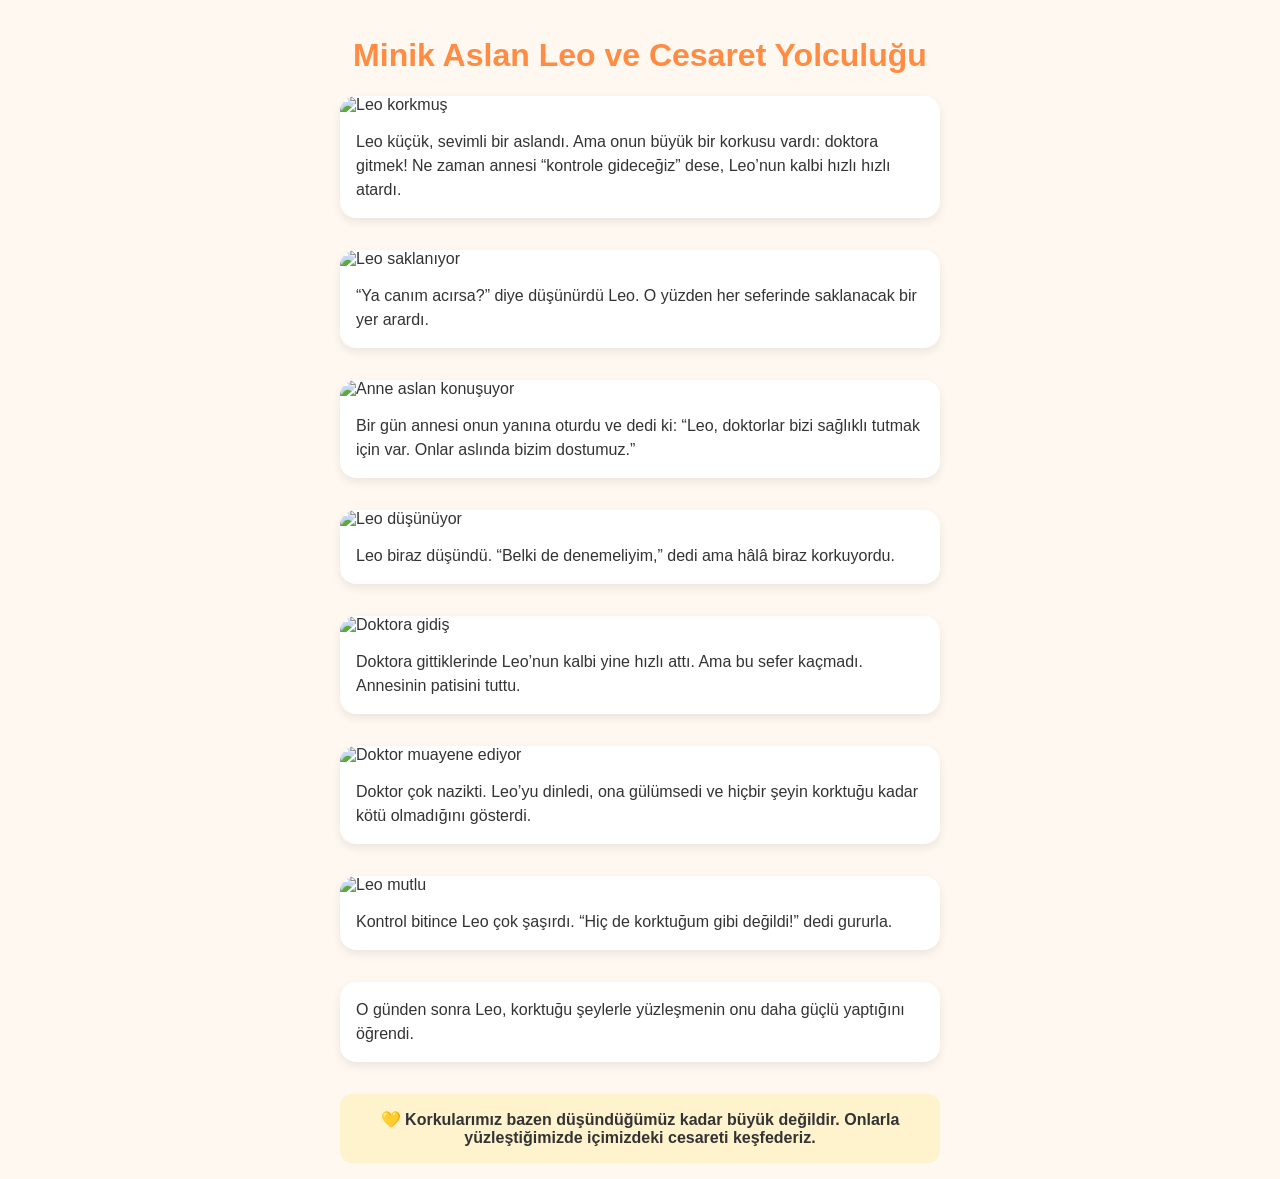
==== hikayeler/ilk-hikaye.html @ 758df4e6 "..." ====
<!DOCTYPE html>
<html lang="tr">
<head>
    <meta charset="UTF-8">
    <meta name="viewport" content="width=device-width, initial-scale=1.0">
    <title>Minik Aslan Leo ve Cesaret Yolculuğu</title>
    <style>
        body {
            margin: 0;
            font-family: 'Arial', sans-serif;
            background-color: #fff8f0;
            color: #333;
        }

        .container {
            max-width: 600px;
            margin: auto;
            padding: 16px;
        }

        h1 {
            text-align: center;
            color: #ff8c42;
        }

        .page {
            margin-bottom: 32px;
            background: #ffffff;
            border-radius: 16px;
            overflow: hidden;
            box-shadow: 0 4px 10px rgba(0,0,0,0.08);
        }

        .page img {
            width: 100%;
            height: auto;
            display: block;
        }

        .text {
            padding: 16px;
            font-size: 16px;
            line-height: 1.5;
        }

        .message {
            background: #fff3cd;
            padding: 16px;
            border-radius: 12px;
            font-weight: bold;
            text-align: center;
            margin-top: 20px;
        }

        @media (max-width: 480px) {
            .text {
                font-size: 15px;
            }
        }
    </style>
</head>
<body>

<div class="container">
    <h1>Minik Aslan Leo ve Cesaret Yolculuğu</h1>

    <div class="page">
        <img src="assets/images/lion.jpg" alt="Leo korkmuş">
        <div class="text">
            Leo küçük, sevimli bir aslandı. Ama onun büyük bir korkusu vardı: doktora gitmek! Ne zaman annesi “kontrole gideceğiz” dese, Leo’nun kalbi hızlı hızlı atardı.
        </div>
    </div>

    <div class="page">
        <img src="assets/images/lion2.png" alt="Leo saklanıyor">
        <div class="text">
            “Ya canım acırsa?” diye düşünürdü Leo. O yüzden her seferinde saklanacak bir yer arardı.
        </div>
    </div>

    <div class="page">
        <img src="assets/images/lion3.png" alt="Anne aslan konuşuyor">
        <div class="text">
            Bir gün annesi onun yanına oturdu ve dedi ki: “Leo, doktorlar bizi sağlıklı tutmak için var. Onlar aslında bizim dostumuz.”
        </div>
    </div>

    <div class="page">
        <img src="assets/images/lion4.png" alt="Leo düşünüyor">
        <div class="text">
            Leo biraz düşündü. “Belki de denemeliyim,” dedi ama hâlâ biraz korkuyordu.
        </div>
    </div>

    <div class="page">
        <img src="assets/images/lion5.png" alt="Doktora gidiş">
        <div class="text">
            Doktora gittiklerinde Leo’nun kalbi yine hızlı attı. Ama bu sefer kaçmadı. Annesinin patisini tuttu.
        </div>
    </div>

    <div class="page">
        <img src="assets/images/lion6.png" alt="Doktor muayene ediyor">
        <div class="text">
            Doktor çok nazikti. Leo’yu dinledi, ona gülümsedi ve hiçbir şeyin korktuğu kadar kötü olmadığını gösterdi.
        </div>
    </div>

    <div class="page">
        <img src="assets/images/lion7.png" alt="Leo mutlu">
        <div class="text">
            Kontrol bitince Leo çok şaşırdı. “Hiç de korktuğum gibi değildi!” dedi gururla.
        </div>
    </div>

    <div class="page">
        <div class="text">
            O günden sonra Leo, korktuğu şeylerle yüzleşmenin onu daha güçlü yaptığını öğrendi.
        </div>
    </div>

    <div class="message">
        💛 Korkularımız bazen düşündüğümüz kadar büyük değildir. Onlarla yüzleştiğimizde içimizdeki cesareti keşfederiz.
    </div>
</div>

</body>
</html>
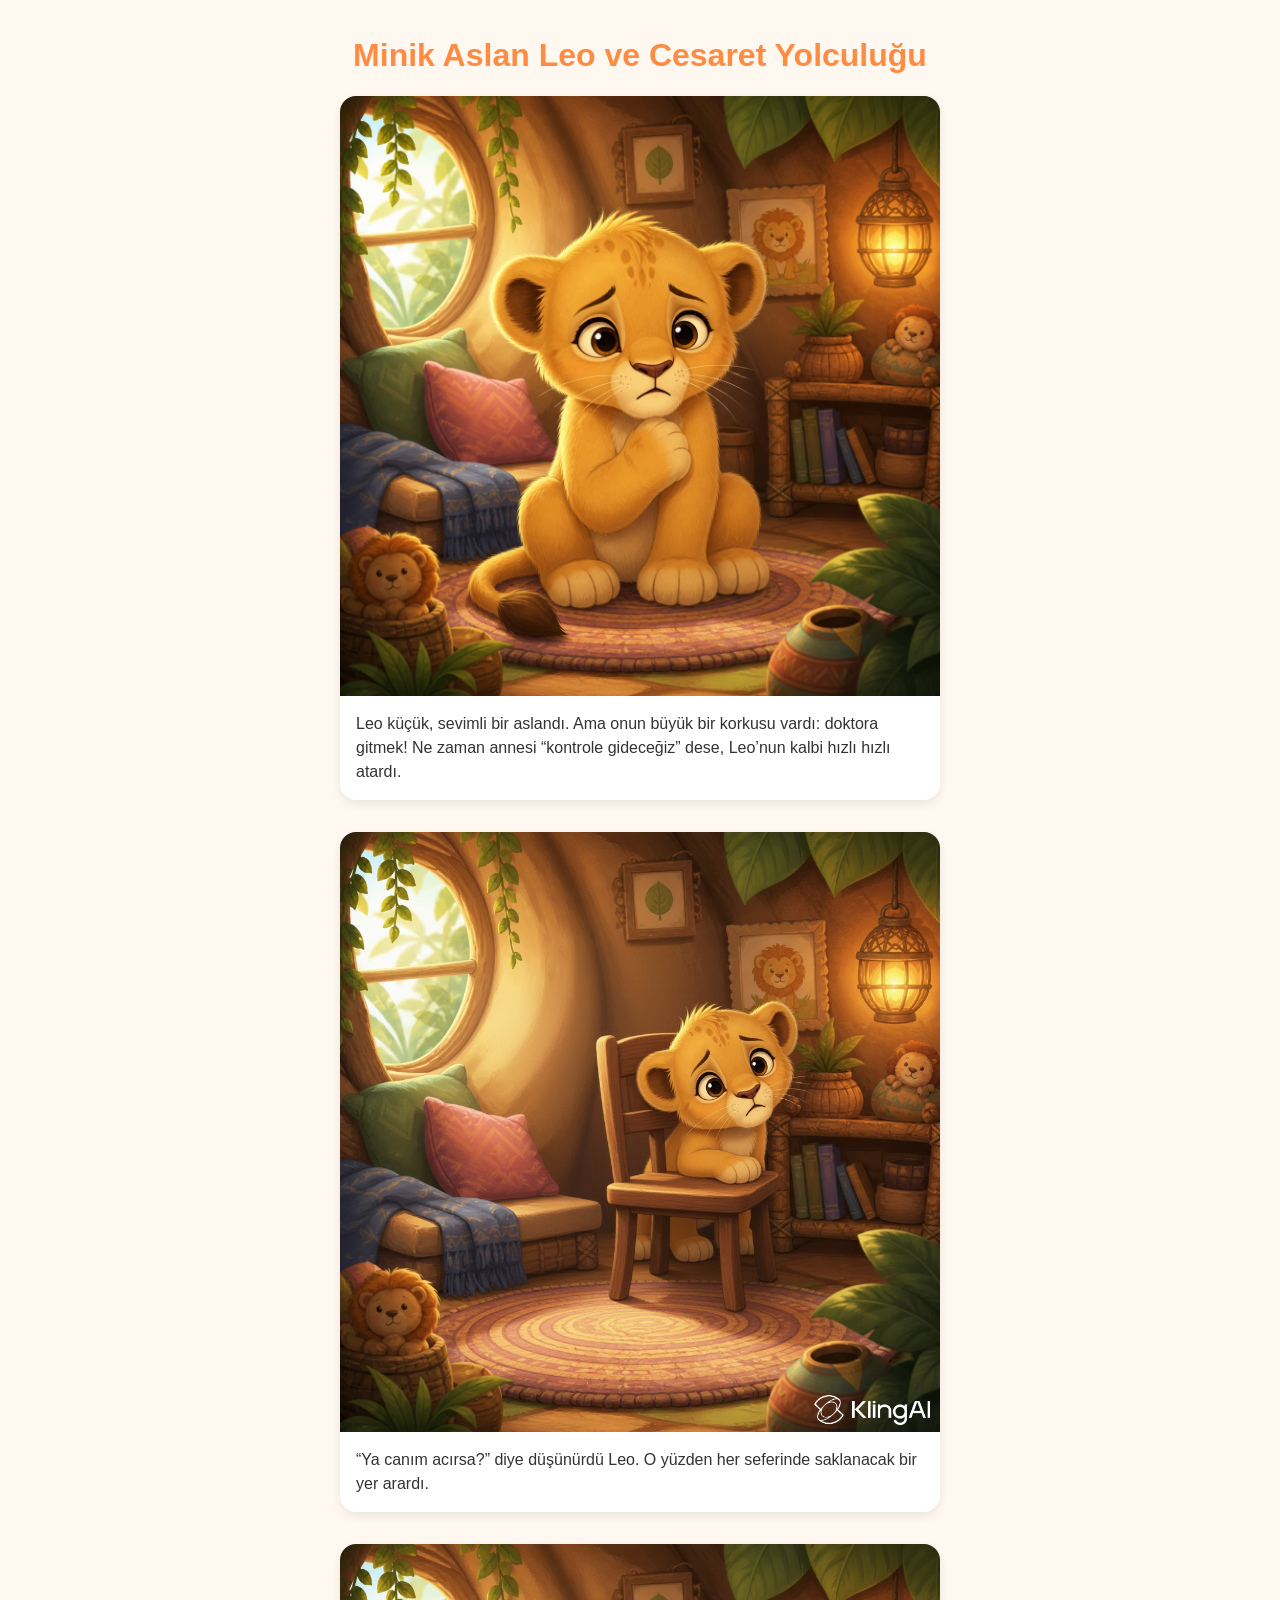
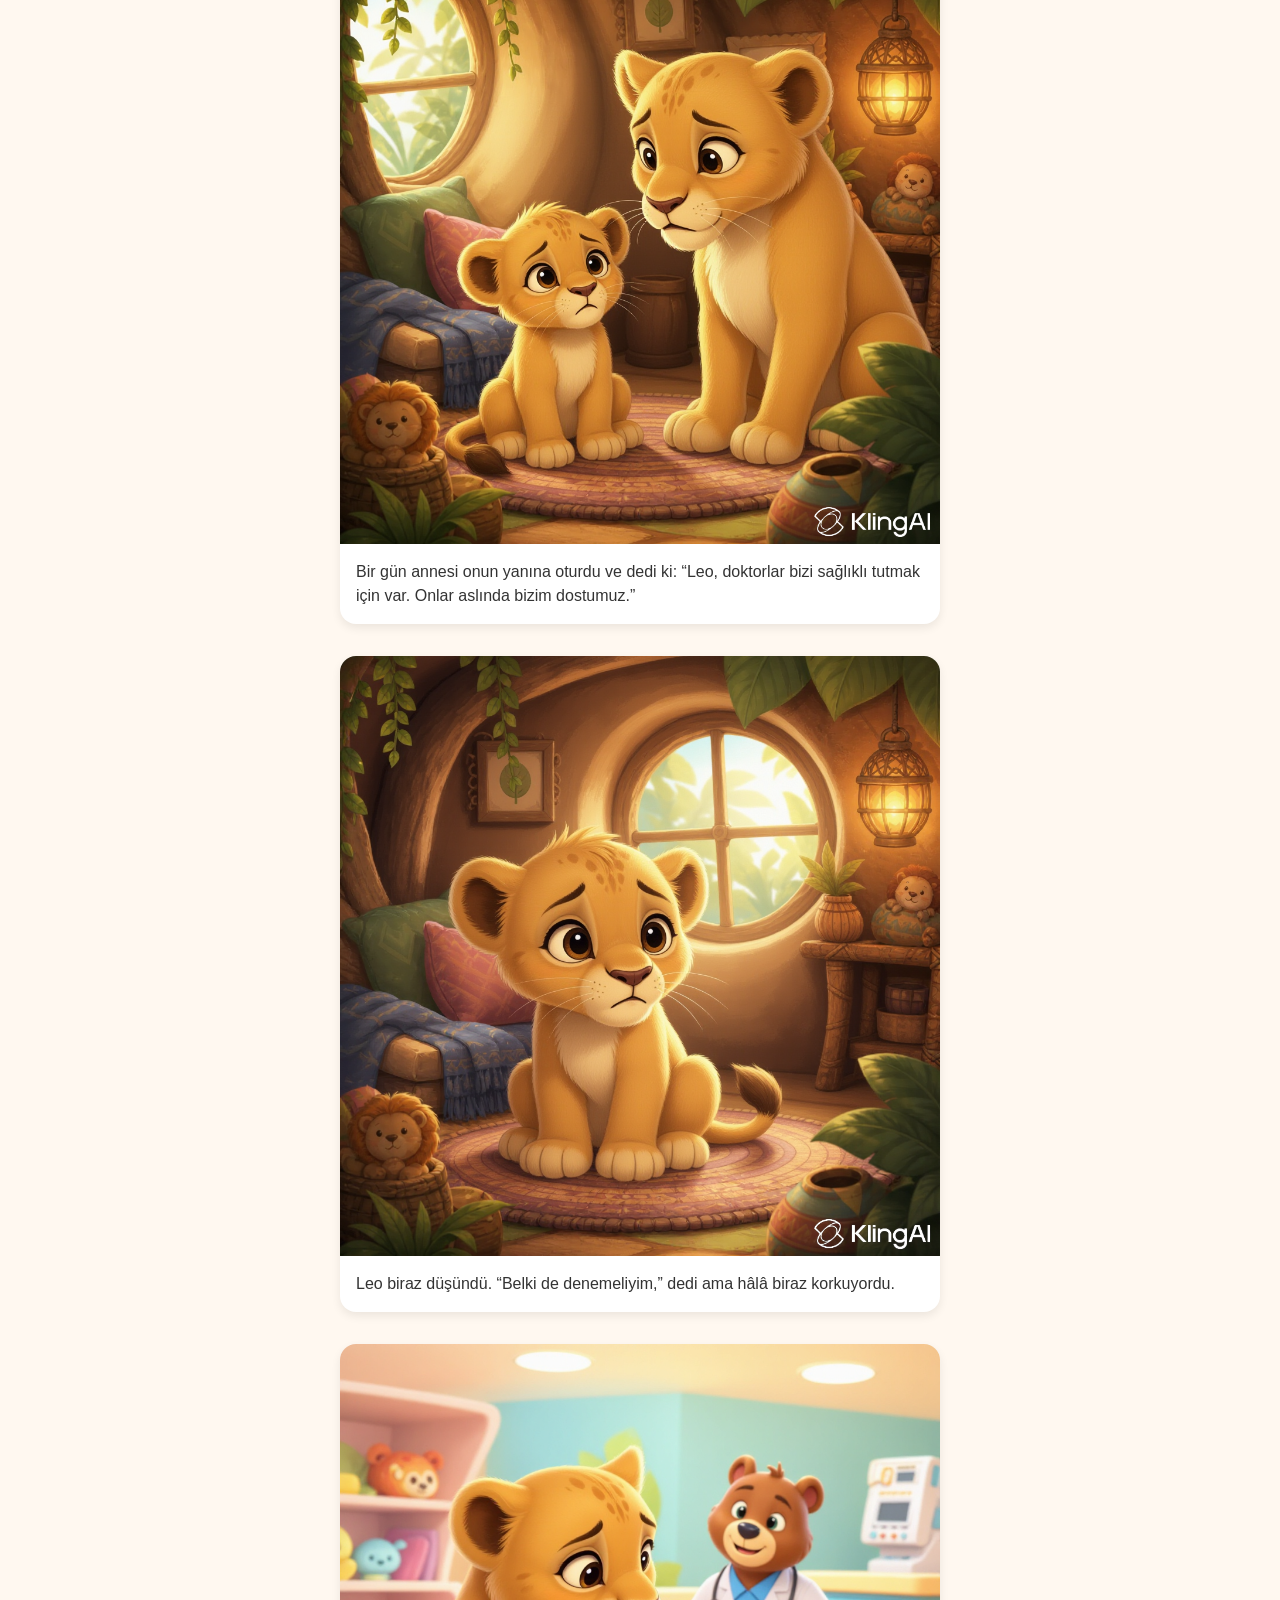
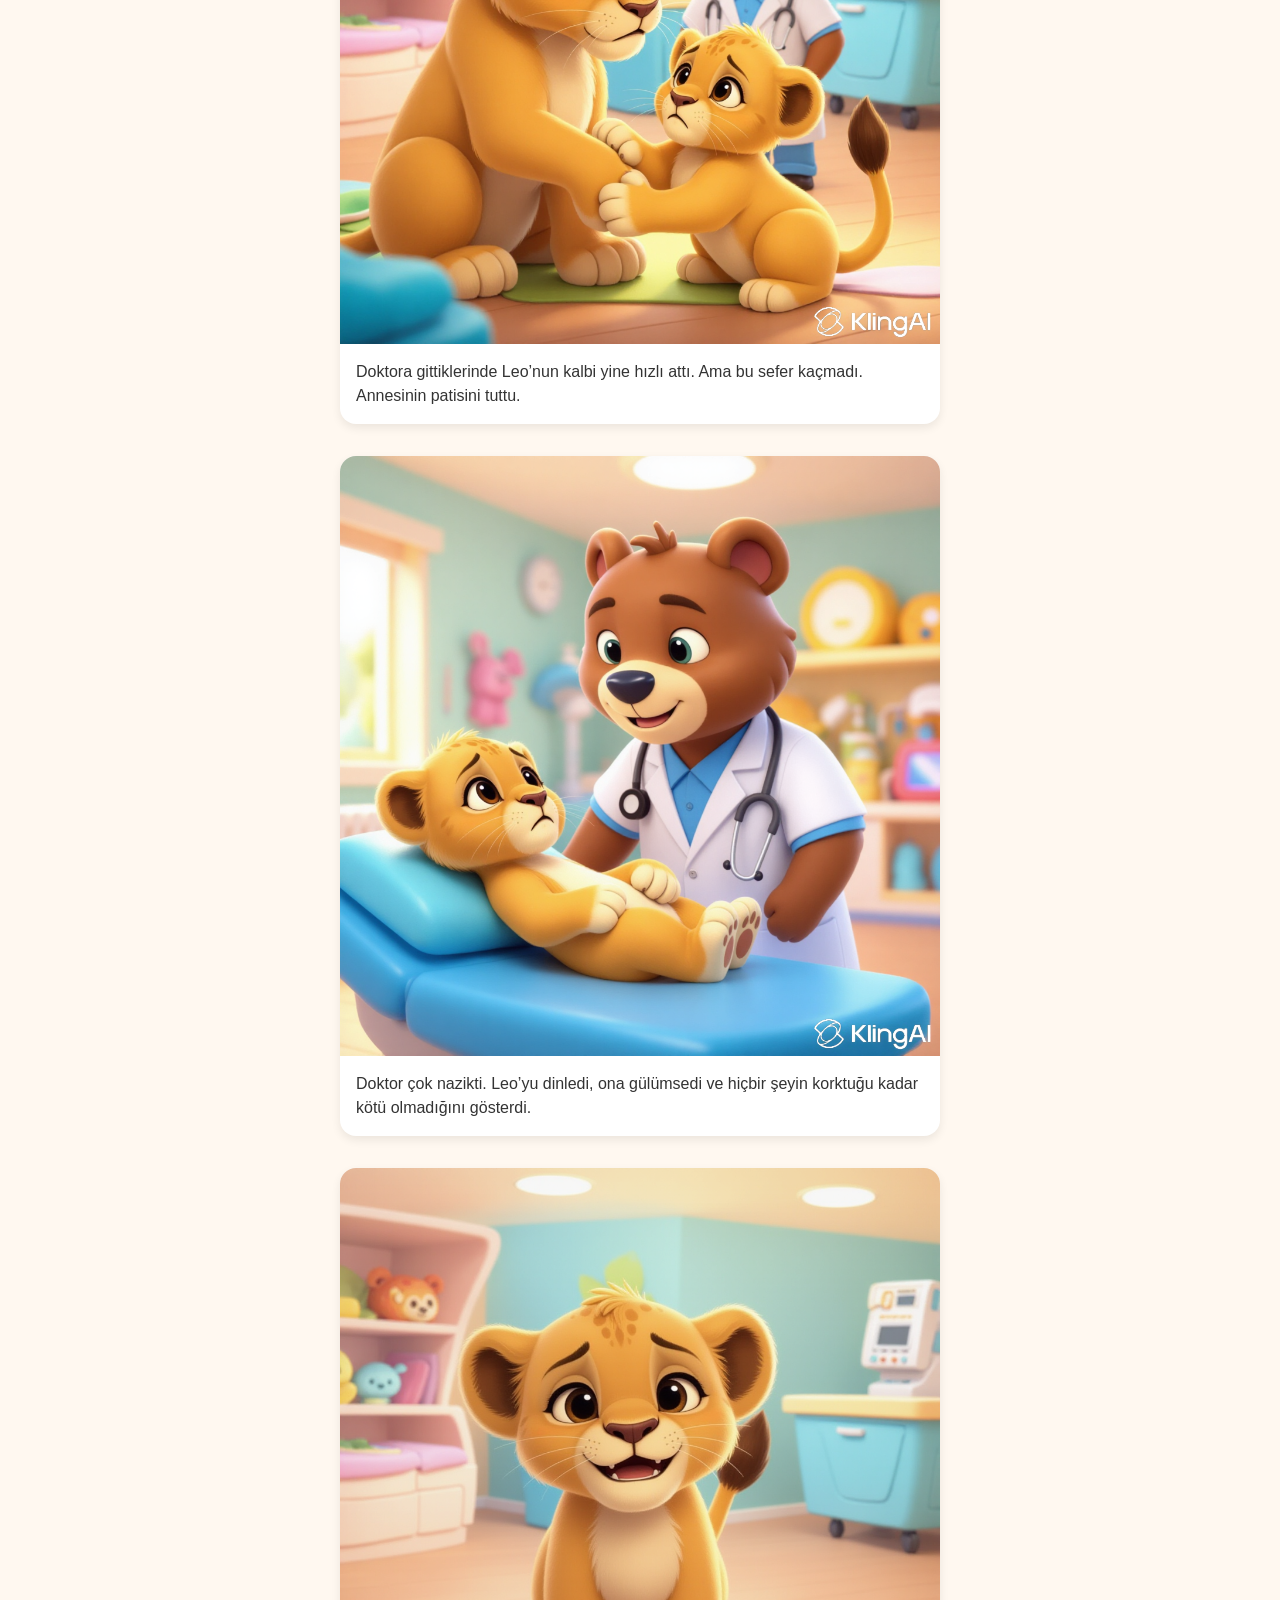
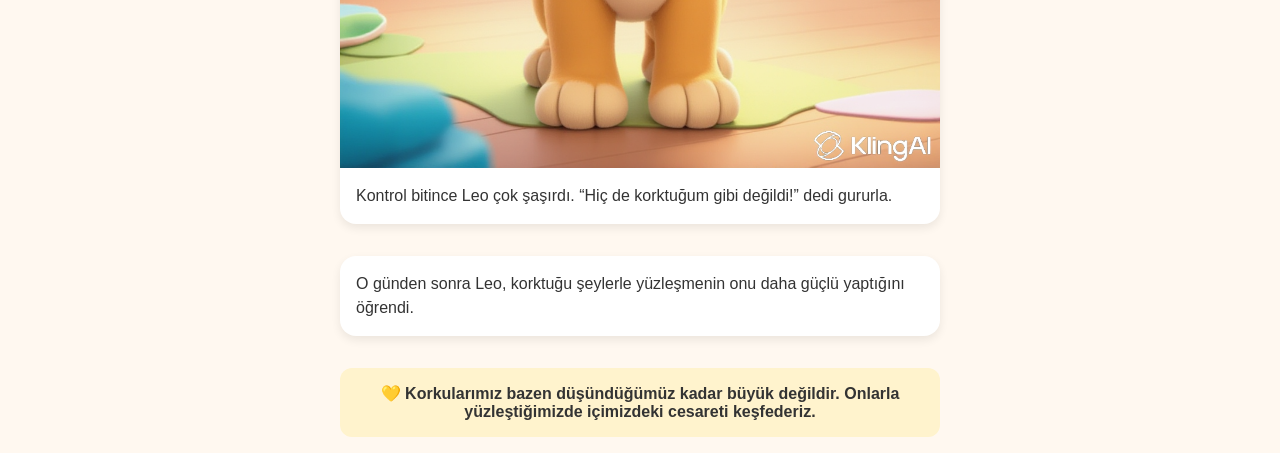
==== commit 1da13df4: "..." ====
--- a/hikayeler/ilk-hikaye.html
+++ b/hikayeler/ilk-hikaye.html
@@ -65,49 +65,49 @@
     <h1>Minik Aslan Leo ve Cesaret Yolculuğu</h1>
 
     <div class="page">
-        <img src="assets/images/lion.jpg" alt="Leo korkmuş">
+        <img src="/assets/images/lion.jpg" alt="Leo korkmuş">
         <div class="text">
             Leo küçük, sevimli bir aslandı. Ama onun büyük bir korkusu vardı: doktora gitmek! Ne zaman annesi “kontrole gideceğiz” dese, Leo’nun kalbi hızlı hızlı atardı.
         </div>
     </div>
 
     <div class="page">
-        <img src="assets/images/lion2.png" alt="Leo saklanıyor">
+        <img src="/assets/images/lion2.png" alt="Leo saklanıyor">
         <div class="text">
             “Ya canım acırsa?” diye düşünürdü Leo. O yüzden her seferinde saklanacak bir yer arardı.
         </div>
     </div>
 
     <div class="page">
-        <img src="assets/images/lion3.png" alt="Anne aslan konuşuyor">
+        <img src="/assets/images/lion3.png" alt="Anne aslan konuşuyor">
         <div class="text">
             Bir gün annesi onun yanına oturdu ve dedi ki: “Leo, doktorlar bizi sağlıklı tutmak için var. Onlar aslında bizim dostumuz.”
         </div>
     </div>
 
     <div class="page">
-        <img src="assets/images/lion4.png" alt="Leo düşünüyor">
+        <img src="/assets/images/lion4.png" alt="Leo düşünüyor">
         <div class="text">
             Leo biraz düşündü. “Belki de denemeliyim,” dedi ama hâlâ biraz korkuyordu.
         </div>
     </div>
 
     <div class="page">
-        <img src="assets/images/lion5.png" alt="Doktora gidiş">
+        <img src="/assets/images/lion5.png" alt="Doktora gidiş">
         <div class="text">
             Doktora gittiklerinde Leo’nun kalbi yine hızlı attı. Ama bu sefer kaçmadı. Annesinin patisini tuttu.
         </div>
     </div>
 
     <div class="page">
-        <img src="assets/images/lion6.png" alt="Doktor muayene ediyor">
+        <img src="/assets/images/lion6.png" alt="Doktor muayene ediyor">
         <div class="text">
             Doktor çok nazikti. Leo’yu dinledi, ona gülümsedi ve hiçbir şeyin korktuğu kadar kötü olmadığını gösterdi.
         </div>
     </div>
 
     <div class="page">
-        <img src="assets/images/lion7.png" alt="Leo mutlu">
+        <img src="/assets/images/lion7.png" alt="Leo mutlu">
         <div class="text">
             Kontrol bitince Leo çok şaşırdı. “Hiç de korktuğum gibi değildi!” dedi gururla.
         </div>
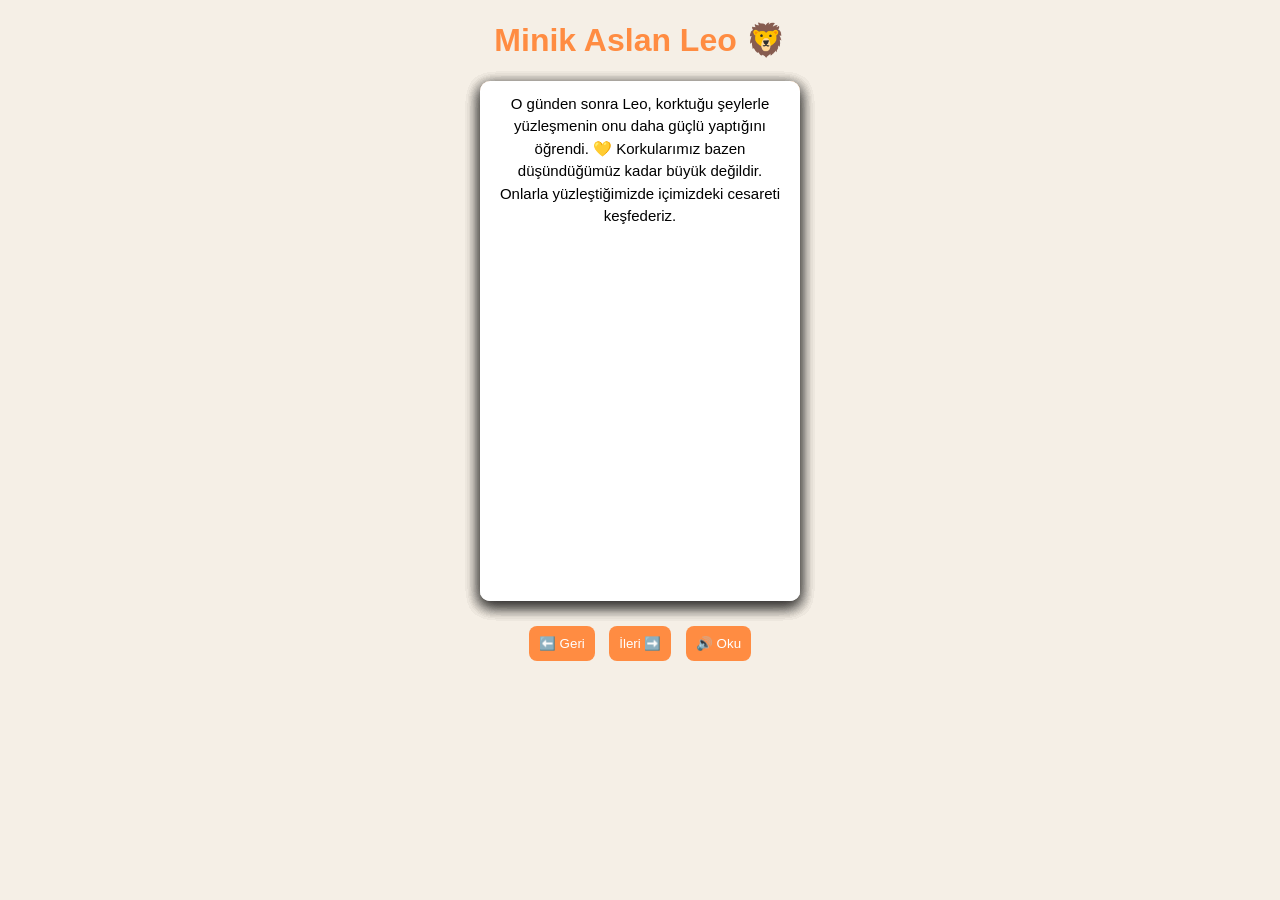
==== commit b4e11c90: "..." ====
--- a/hikayeler/ilk-hikaye.html
+++ b/hikayeler/ilk-hikaye.html
@@ -1,128 +1,177 @@
 <!DOCTYPE html>
 <html lang="tr">
 <head>
-    <meta charset="UTF-8">
-    <meta name="viewport" content="width=device-width, initial-scale=1.0">
-    <title>Minik Aslan Leo ve Cesaret Yolculuğu</title>
-    <style>
-        body {
-            margin: 0;
-            font-family: 'Arial', sans-serif;
-            background-color: #fff8f0;
-            color: #333;
-        }
+<meta charset="UTF-8">
+<meta name="viewport" content="width=device-width, initial-scale=1.0">
+<title>Minik Aslan Leo</title>
 
-        .container {
-            max-width: 600px;
-            margin: auto;
-            padding: 16px;
-        }
+<style>
+body {
+    margin: 0;
+    background: #f5efe6;
+    font-family: Arial;
+    text-align: center;
+}
 
-        h1 {
-            text-align: center;
-            color: #ff8c42;
-        }
+h1 {
+    color: #ff8c42;
+}
 
-        .page {
-            margin-bottom: 32px;
-            background: #ffffff;
-            border-radius: 16px;
-            overflow: hidden;
-            box-shadow: 0 4px 10px rgba(0,0,0,0.08);
-        }
+/* BOOK */
+.book {
+    width: 320px;
+    height: 520px;
+    margin: 20px auto;
+    perspective: 1500px;
+    position: relative;
+}
 
-        .page img {
-            width: 100%;
-            height: auto;
-            display: block;
-        }
+.page {
+    width: 100%;
+    height: 100%;
+    position: absolute;
+    background: white;
+    border-radius: 10px;
+    transform-origin: left;
+    transition: transform 0.8s;
+    box-shadow: 0 5px 15px rgba(0,0,0,0.2);
+    overflow: hidden;
+}
 
-        .text {
-            padding: 16px;
-            font-size: 16px;
-            line-height: 1.5;
-        }
+.page img {
+    width: 100%;
+}
 
-        .message {
-            background: #fff3cd;
-            padding: 16px;
-            border-radius: 12px;
-            font-weight: bold;
-            text-align: center;
-            margin-top: 20px;
-        }
+.text {
+    padding: 12px;
+    font-size: 15px;
+    line-height: 1.5;
+}
 
-        @media (max-width: 480px) {
-            .text {
-                font-size: 15px;
-            }
-        }
-    </style>
+/* FLIP */
+.page.flipped {
+    transform: rotateY(-180deg);
+}
+
+/* BUTTONS */
+.controls {
+    margin-top: 10px;
+}
+
+button {
+    padding: 10px;
+    margin: 5px;
+    border: none;
+    border-radius: 8px;
+    background: #ff8c42;
+    color: white;
+    cursor: pointer;
+}
+</style>
 </head>
+
 <body>
 
-<div class="container">
-    <h1>Minik Aslan Leo ve Cesaret Yolculuğu</h1>
+<h1>Minik Aslan Leo 🦁</h1>
+
+<div class="book" id="book">
 
     <div class="page">
-        <img src="/assets/images/lion.jpg" alt="Leo korkmuş">
+        <img src="/assets/images/lion.jpg">
         <div class="text">
             Leo küçük, sevimli bir aslandı. Ama onun büyük bir korkusu vardı: doktora gitmek! Ne zaman annesi “kontrole gideceğiz” dese, Leo’nun kalbi hızlı hızlı atardı.
         </div>
     </div>
 
     <div class="page">
-        <img src="/assets/images/lion2.png" alt="Leo saklanıyor">
+        <img src="/assets/images/lion2.png">
         <div class="text">
             “Ya canım acırsa?” diye düşünürdü Leo. O yüzden her seferinde saklanacak bir yer arardı.
         </div>
     </div>
 
     <div class="page">
-        <img src="/assets/images/lion3.png" alt="Anne aslan konuşuyor">
+        <img src="/assets/images/lion3.png">
         <div class="text">
-            Bir gün annesi onun yanına oturdu ve dedi ki: “Leo, doktorlar bizi sağlıklı tutmak için var. Onlar aslında bizim dostumuz.”
+            Bir gün annesi onun yanına oturdu ve dedi ki:
+            “Leo, doktorlar bizi sağlıklı tutmak için var. Onlar aslında bizim dostumuz.”
         </div>
     </div>
 
     <div class="page">
-        <img src="/assets/images/lion4.png" alt="Leo düşünüyor">
+        <img src="/assets/images/lion4.png">
         <div class="text">
             Leo biraz düşündü. “Belki de denemeliyim,” dedi ama hâlâ biraz korkuyordu.
         </div>
     </div>
 
     <div class="page">
-        <img src="/assets/images/lion5.png" alt="Doktora gidiş">
+        <img src="/assets/images/lion5.png">
         <div class="text">
             Doktora gittiklerinde Leo’nun kalbi yine hızlı attı. Ama bu sefer kaçmadı. Annesinin patisini tuttu.
         </div>
     </div>
 
     <div class="page">
-        <img src="/assets/images/lion6.png" alt="Doktor muayene ediyor">
+        <img src="/assets/images/lion6.png">
         <div class="text">
             Doktor çok nazikti. Leo’yu dinledi, ona gülümsedi ve hiçbir şeyin korktuğu kadar kötü olmadığını gösterdi.
         </div>
     </div>
 
     <div class="page">
-        <img src="/assets/images/lion7.png" alt="Leo mutlu">
+        <img src="/assets/images/lion7.png">
         <div class="text">
-            Kontrol bitince Leo çok şaşırdı. “Hiç de korktuğum gibi değildi!” dedi gururla.
+            Kontrol bitince Leo çok şaşırdı.
+            “Hiç de korktuğum gibi değildi!” dedi gururla.
         </div>
     </div>
 
     <div class="page">
         <div class="text">
             O günden sonra Leo, korktuğu şeylerle yüzleşmenin onu daha güçlü yaptığını öğrendi.
+            💛 Korkularımız bazen düşündüğümüz kadar büyük değildir. Onlarla yüzleştiğimizde içimizdeki cesareti keşfederiz.
         </div>
     </div>
 
-    <div class="message">
-        💛 Korkularımız bazen düşündüğümüz kadar büyük değildir. Onlarla yüzleştiğimizde içimizdeki cesareti keşfederiz.
-    </div>
 </div>
+
+<div class="controls">
+    <button onclick="prevPage()">⬅️ Geri</button>
+    <button onclick="nextPage()">İleri ➡️</button>
+    <button onclick="speak()">🔊 Oku</button>
+</div>
+
+<script>
+const pages = document.querySelectorAll(".page");
+let current = 0;
+
+function nextPage() {
+    if (current < pages.length) {
+        pages[current].classList.add("flipped");
+        current++;
+    }
+}
+
+function prevPage() {
+    if (current > 0) {
+        current--;
+        pages[current].classList.remove("flipped");
+    }
+}
+
+/* SES OKUMA (SADECE TEXT) */
+function speak() {
+    const textEl = pages[current]?.querySelector(".text");
+    if (!textEl) return;
+
+    let utterance = new SpeechSynthesisUtterance(textEl.innerText);
+    utterance.lang = "tr-TR";
+
+    speechSynthesis.cancel();
+    speechSynthesis.speak(utterance);
+}
+</script>
 
 </body>
 </html>
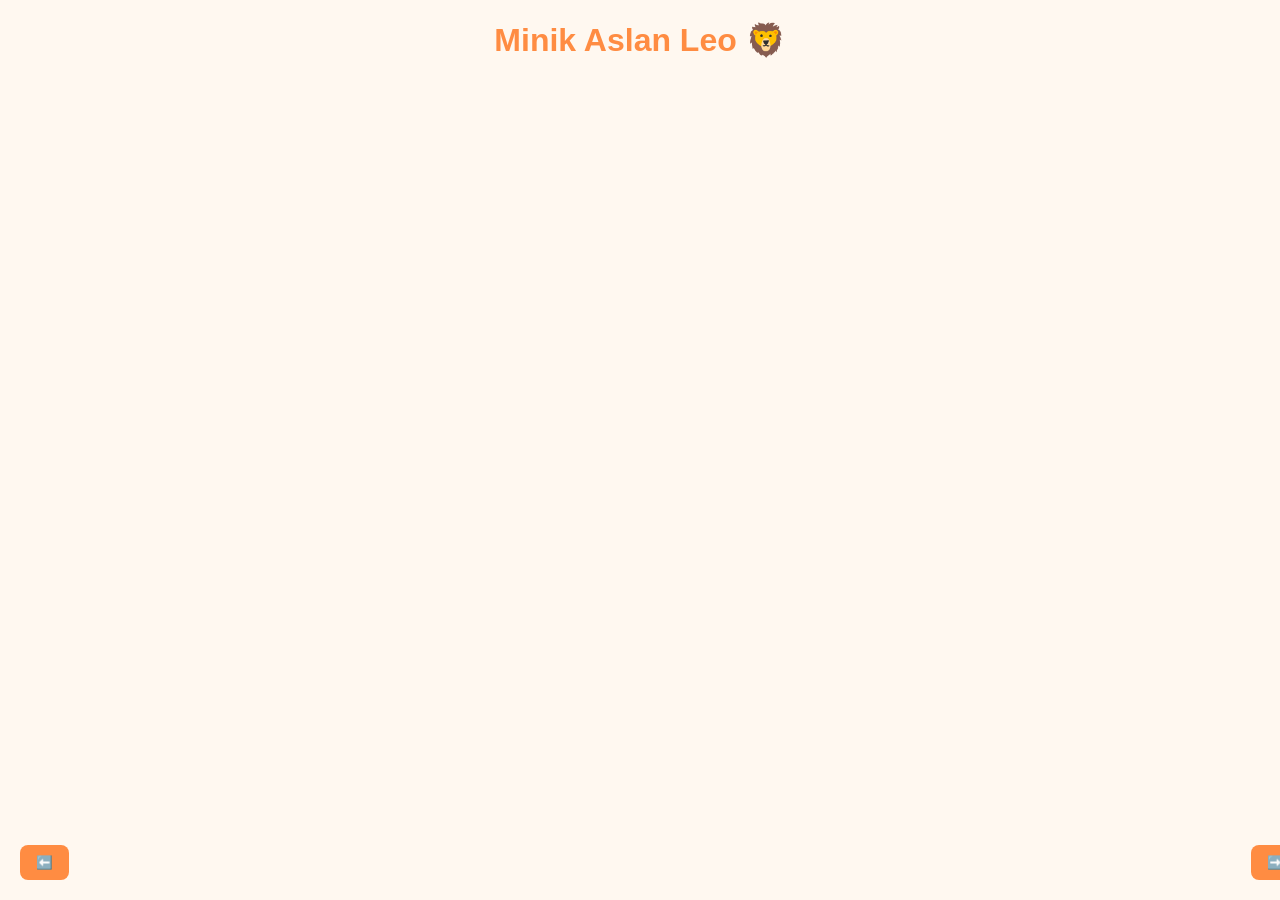
==== commit 0db3e2fe: "..." ====
--- a/hikayeler/ilk-hikaye.html
+++ b/hikayeler/ilk-hikaye.html
@@ -3,69 +3,72 @@
 <head>
 <meta charset="UTF-8">
 <meta name="viewport" content="width=device-width, initial-scale=1.0">
-<title>Minik Aslan Leo</title>
+<title>Leo Kitap</title>
 
 <style>
 body {
     margin: 0;
-    background: #f5efe6;
     font-family: Arial;
-    text-align: center;
+    background: #fff8f0;
+}
+
+.container {
+    max-width: 600px;
+    margin: auto;
+    overflow: hidden;
+    position: relative;
 }
 
 h1 {
+    text-align: center;
     color: #ff8c42;
 }
 
-/* BOOK */
-.book {
-    width: 320px;
-    height: 520px;
-    margin: 20px auto;
-    perspective: 1500px;
-    position: relative;
+/* PAGES */
+.page {
+    position: absolute;
+    width: 100%;
+    top: 0;
+    left: 100%;
+    transition: all 0.4s ease;
 }
 
-.page {
-    width: 100%;
-    height: 100%;
-    position: absolute;
-    background: white;
-    border-radius: 10px;
-    transform-origin: left;
-    transition: transform 0.8s;
-    box-shadow: 0 5px 15px rgba(0,0,0,0.2);
-    overflow: hidden;
+.page.active {
+    left: 0;
+}
+
+.page.prev {
+    left: -100%;
 }
 
 .page img {
     width: 100%;
+    border-radius: 16px;
 }
 
 .text {
+    background: white;
     padding: 12px;
-    font-size: 15px;
-    line-height: 1.5;
-}
-
-/* FLIP */
-.page.flipped {
-    transform: rotateY(-180deg);
+    border-radius: 12px;
+    margin-top: 10px;
 }
 
 /* BUTTONS */
-.controls {
-    margin-top: 10px;
+.nav {
+    position: fixed;
+    bottom: 20px;
+    width: 100%;
+    display: flex;
+    justify-content: space-between;
+    padding: 0 20px;
 }
 
 button {
-    padding: 10px;
-    margin: 5px;
+    padding: 10px 16px;
     border: none;
     border-radius: 8px;
     background: #ff8c42;
     color: white;
-    cursor: pointer;
 }
 </style>
 </head>
@@ -74,9 +77,10 @@
 
 <h1>Minik Aslan Leo 🦁</h1>
 
-<div class="book" id="book">
+<div class="container" id="book">
 
-    <div class="page">
+    <!-- SAYFALAR -->
+    <div class="page active">
         <img src="/assets/images/lion.jpg">
         <div class="text">
             Leo küçük, sevimli bir aslandı. Ama onun büyük bir korkusu vardı: doktora gitmek! Ne zaman annesi “kontrole gideceğiz” dese, Leo’nun kalbi hızlı hızlı atardı.
@@ -130,47 +134,57 @@
     <div class="page">
         <div class="text">
             O günden sonra Leo, korktuğu şeylerle yüzleşmenin onu daha güçlü yaptığını öğrendi.
-            💛 Korkularımız bazen düşündüğümüz kadar büyük değildir. Onlarla yüzleştiğimizde içimizdeki cesareti keşfederiz.
+            💛 Korkularımız bazen düşündüğümüz kadar büyük değildir.
         </div>
     </div>
 
 </div>
 
-<div class="controls">
-    <button onclick="prevPage()">⬅️ Geri</button>
-    <button onclick="nextPage()">İleri ➡️</button>
-    <button onclick="speak()">🔊 Oku</button>
+<div class="nav">
+    <button onclick="prev()">⬅️</button>
+    <button onclick="next()">➡️</button>
 </div>
 
 <script>
 const pages = document.querySelectorAll(".page");
-let current = 0;
+let index = 0;
 
-function nextPage() {
-    if (current < pages.length) {
-        pages[current].classList.add("flipped");
-        current++;
+function update() {
+    pages.forEach((p, i) => {
+        p.classList.remove("active", "prev");
+
+        if (i === index) p.classList.add("active");
+        else if (i < index) p.classList.add("prev");
+    });
+}
+
+function next() {
+    if (index < pages.length - 1) {
+        index++;
+        update();
     }
 }
 
-function prevPage() {
-    if (current > 0) {
-        current--;
-        pages[current].classList.remove("flipped");
+function prev() {
+    if (index > 0) {
+        index--;
+        update();
     }
 }
 
-/* SES OKUMA (SADECE TEXT) */
-function speak() {
-    const textEl = pages[current]?.querySelector(".text");
-    if (!textEl) return;
+/* SWIPE */
+let startX = 0;
 
-    let utterance = new SpeechSynthesisUtterance(textEl.innerText);
-    utterance.lang = "tr-TR";
+document.addEventListener("touchstart", e => {
+    startX = e.touches[0].clientX;
+});
 
-    speechSynthesis.cancel();
-    speechSynthesis.speak(utterance);
-}
+document.addEventListener("touchend", e => {
+    let diff = startX - e.changedTouches[0].clientX;
+
+    if (diff > 50) next();
+    if (diff < -50) prev();
+});
 </script>
 
 </body>
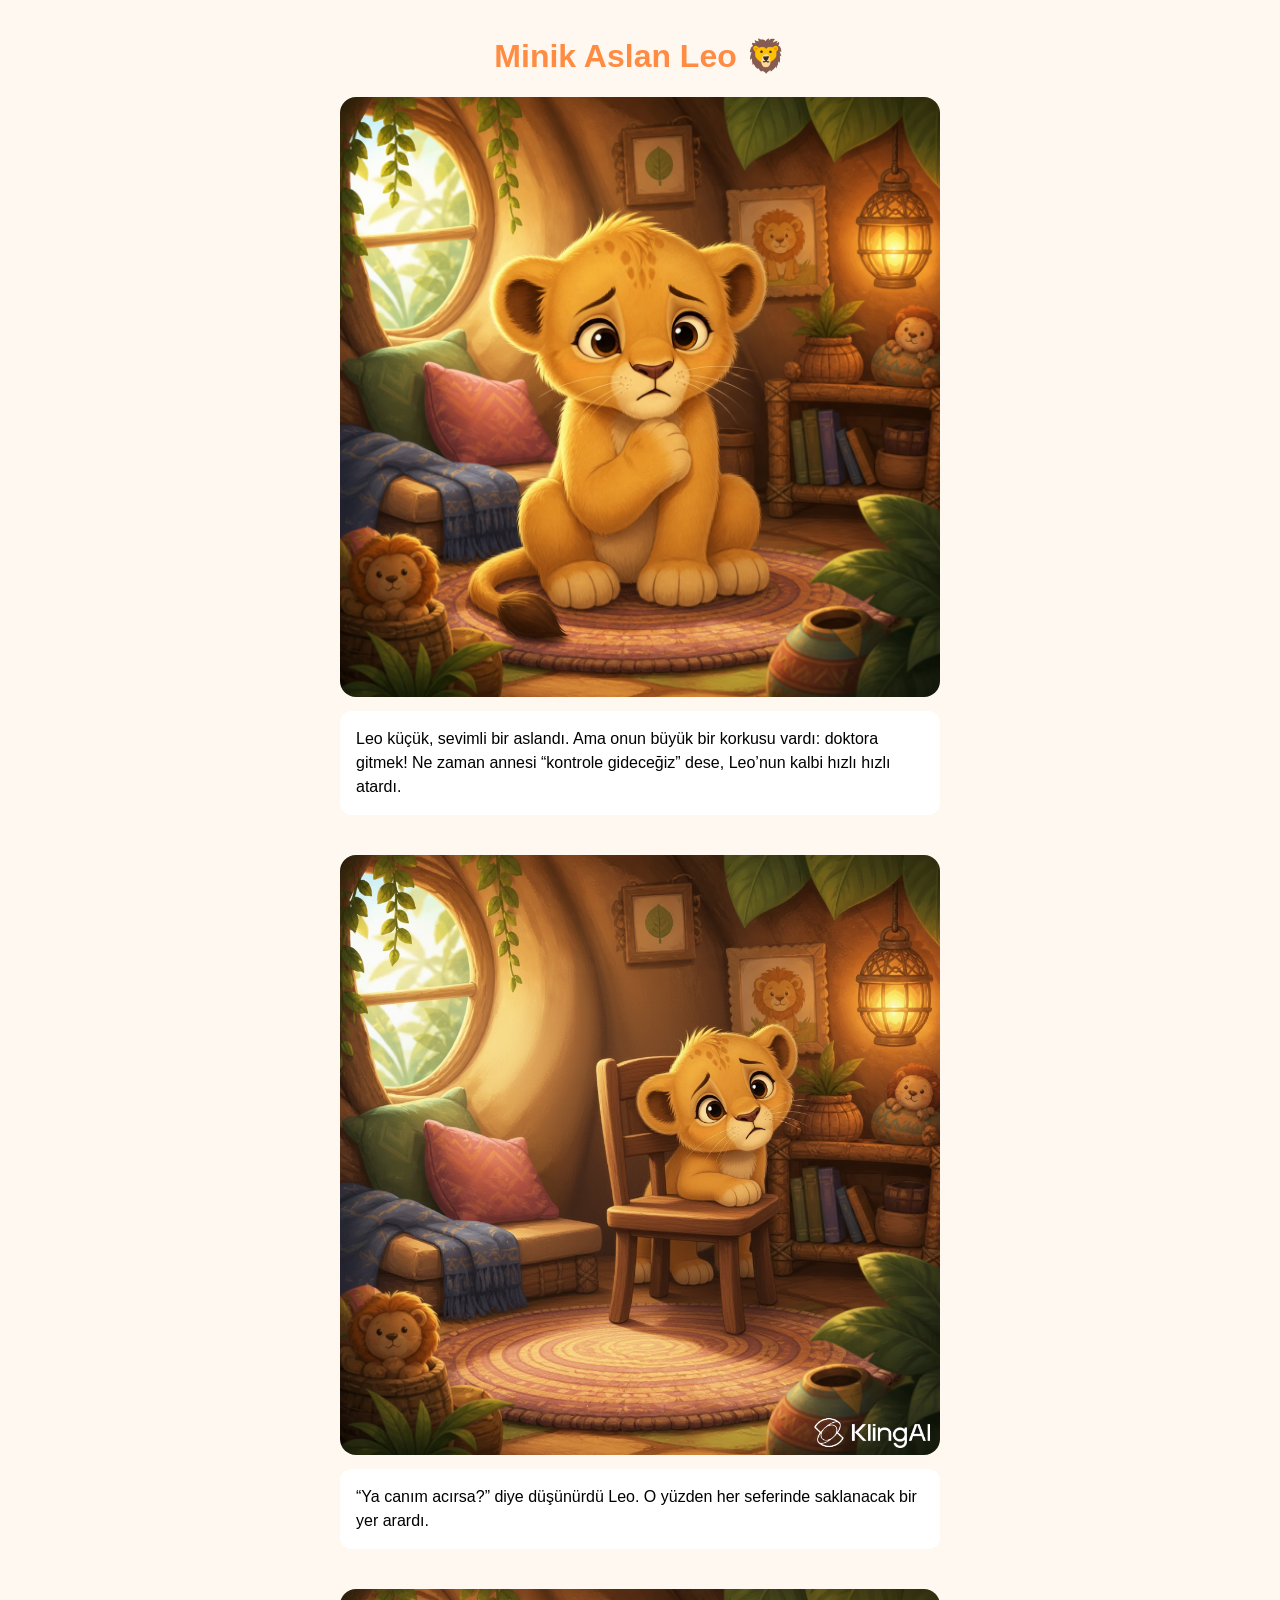
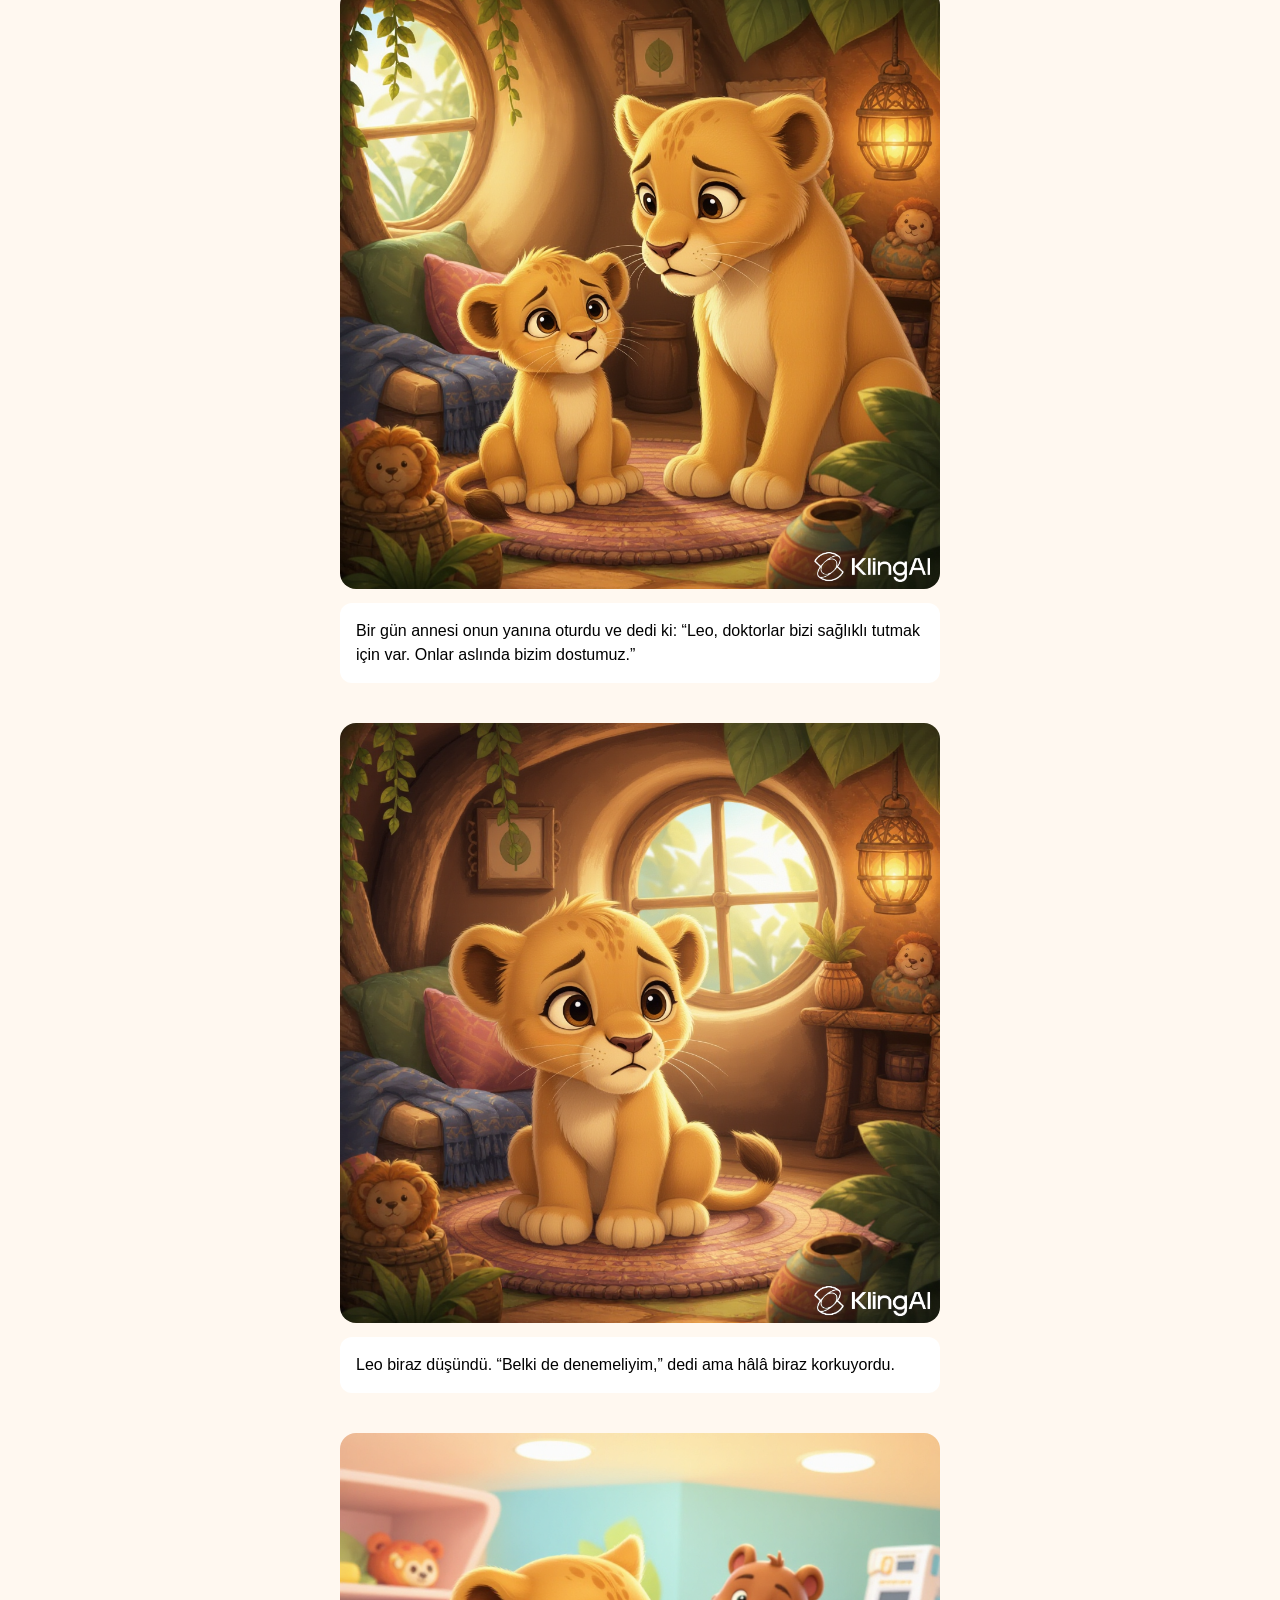
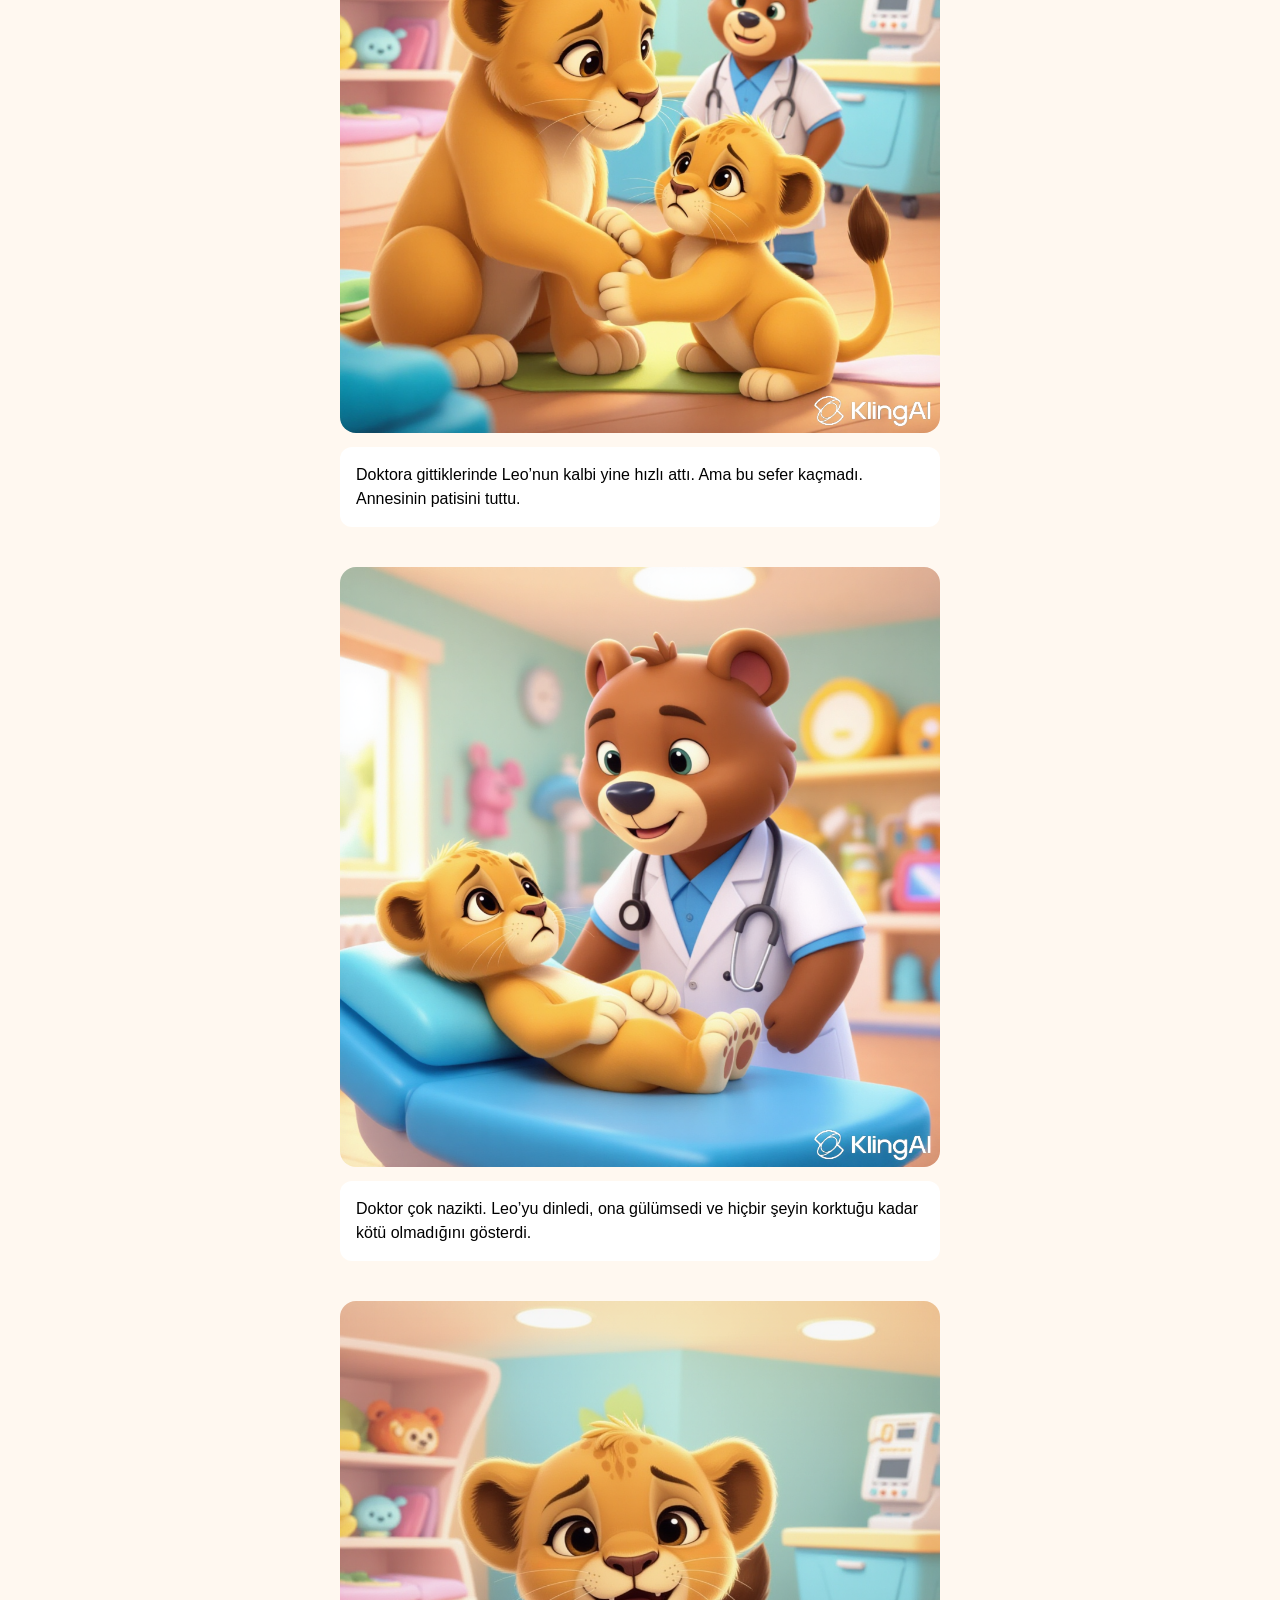
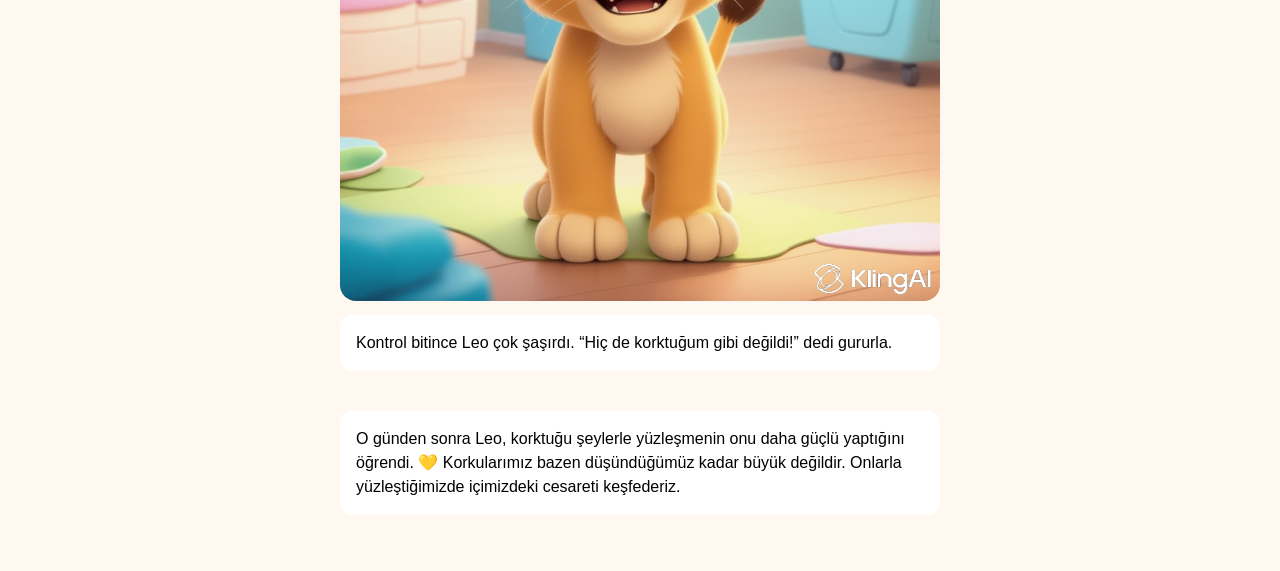
==== commit 73a00690: "..." ====
--- a/hikayeler/ilk-hikaye.html
+++ b/hikayeler/ilk-hikaye.html
@@ -3,20 +3,19 @@
 <head>
 <meta charset="UTF-8">
 <meta name="viewport" content="width=device-width, initial-scale=1.0">
-<title>Leo Kitap</title>
+<title>Minik Aslan Leo</title>
 
 <style>
 body {
     margin: 0;
-    font-family: Arial;
+    font-family: Arial, sans-serif;
     background: #fff8f0;
 }
 
 .container {
     max-width: 600px;
     margin: auto;
-    overflow: hidden;
-    position: relative;
+    padding: 16px;
 }
 
 h1 {
@@ -24,21 +23,18 @@
     color: #ff8c42;
 }
 
-/* PAGES */
+/* PAGE */
 .page {
-    position: absolute;
-    width: 100%;
-    top: 0;
-    left: 100%;
-    transition: all 0.4s ease;
+    margin-bottom: 40px;
+    opacity: 0;
+    transform: translateY(40px);
+    transition: all 0.6s ease;
 }
 
-.page.active {
-    left: 0;
-}
-
-.page.prev {
-    left: -100%;
+/* görünür olunca */
+.page.show {
+    opacity: 1;
+    transform: translateY(0);
 }
 
 .page img {
@@ -48,39 +44,20 @@
 
 .text {
     background: white;
-    padding: 12px;
+    padding: 16px;
     border-radius: 12px;
     margin-top: 10px;
-}
-
-/* BUTTONS */
-.nav {
-    position: fixed;
-    bottom: 20px;
-    width: 100%;
-    display: flex;
-    justify-content: space-between;
-    padding: 0 20px;
-}
-
-button {
-    padding: 10px 16px;
-    border: none;
-    border-radius: 8px;
-    background: #ff8c42;
-    color: white;
+    line-height: 1.5;
 }
 </style>
 </head>
 
 <body>
 
-<h1>Minik Aslan Leo 🦁</h1>
+<div class="container">
+    <h1>Minik Aslan Leo 🦁</h1>
 
-<div class="container" id="book">
-
-    <!-- SAYFALAR -->
-    <div class="page active">
+    <div class="page">
         <img src="/assets/images/lion.jpg">
         <div class="text">
             Leo küçük, sevimli bir aslandı. Ama onun büyük bir korkusu vardı: doktora gitmek! Ne zaman annesi “kontrole gideceğiz” dese, Leo’nun kalbi hızlı hızlı atardı.
@@ -134,56 +111,27 @@
     <div class="page">
         <div class="text">
             O günden sonra Leo, korktuğu şeylerle yüzleşmenin onu daha güçlü yaptığını öğrendi.
-            💛 Korkularımız bazen düşündüğümüz kadar büyük değildir.
+            💛 Korkularımız bazen düşündüğümüz kadar büyük değildir. Onlarla yüzleştiğimizde içimizdeki cesareti keşfederiz.
         </div>
     </div>
 
 </div>
 
-<div class="nav">
-    <button onclick="prev()">⬅️</button>
-    <button onclick="next()">➡️</button>
-</div>
+<script>
+const pages = document.querySelectorAll('.page');
 
-<script>
-const pages = document.querySelectorAll(".page");
-let index = 0;
-
-function update() {
-    pages.forEach((p, i) => {
-        p.classList.remove("active", "prev");
-
-        if (i === index) p.classList.add("active");
-        else if (i < index) p.classList.add("prev");
+const observer = new IntersectionObserver(entries => {
+    entries.forEach(entry => {
+        if (entry.isIntersecting) {
+            entry.target.classList.add('show');
+        }
     });
-}
-
-function next() {
-    if (index < pages.length - 1) {
-        index++;
-        update();
-    }
-}
-
-function prev() {
-    if (index > 0) {
-        index--;
-        update();
-    }
-}
-
-/* SWIPE */
-let startX = 0;
-
-document.addEventListener("touchstart", e => {
-    startX = e.touches[0].clientX;
+}, {
+    threshold: 0.2
 });
 
-document.addEventListener("touchend", e => {
-    let diff = startX - e.changedTouches[0].clientX;
-
-    if (diff > 50) next();
-    if (diff < -50) prev();
+pages.forEach(page => {
+    observer.observe(page);
 });
 </script>
 
